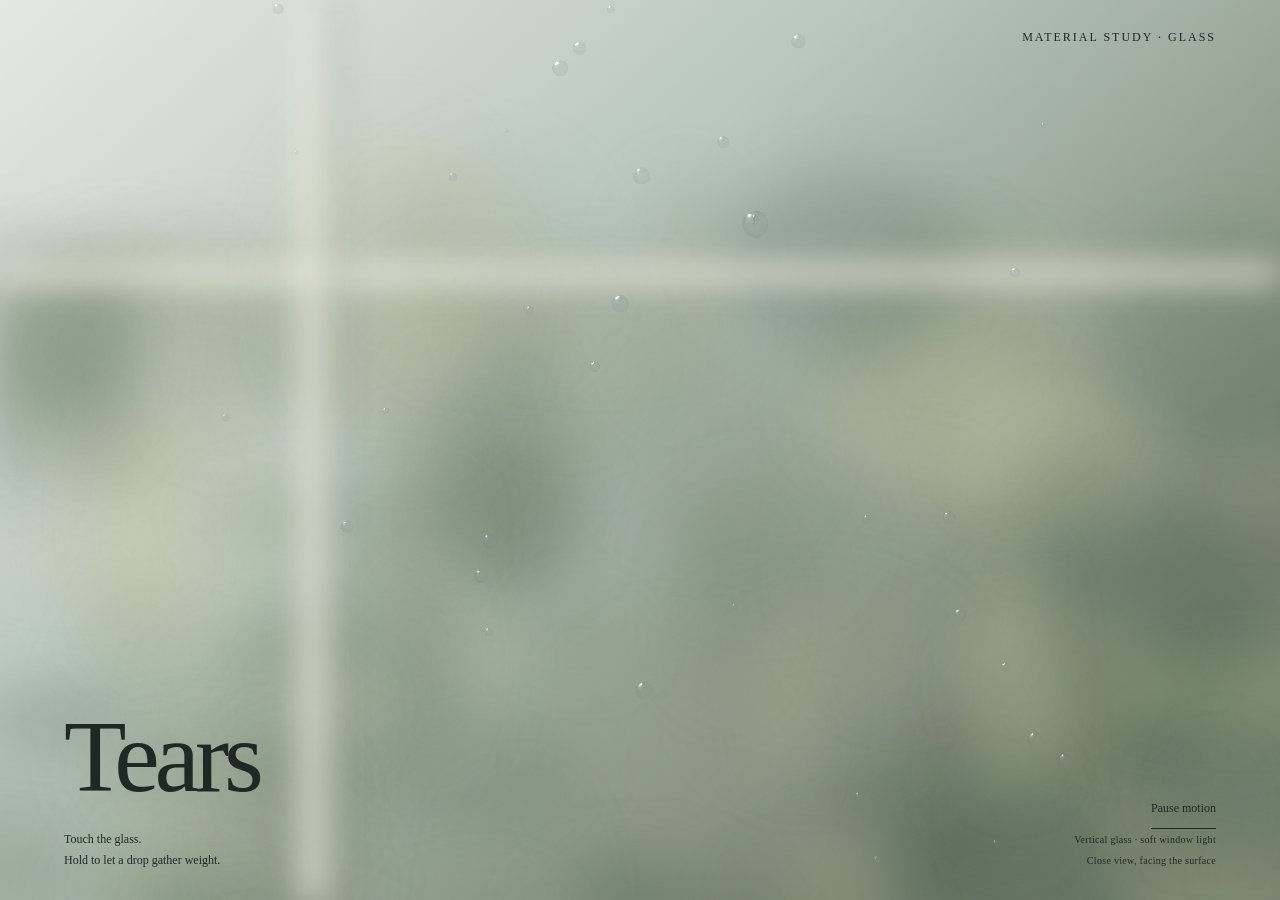
==== studies/glass/index.html @ 2603bf1f "1" ====
<!doctype html>
<html lang="en">
<meta charset="utf-8">
<meta name="viewport" content="width=device-width,initial-scale=1">
<title>Water Traces — Glass study</title>
<style>
*{box-sizing:border-box}body{margin:0;background:#c1c9c4;color:#202825;font:12px Georgia,"Times New Roman",serif}canvas{position:fixed;inset:0;width:100%;height:100%;touch-action:none}header,footer{position:fixed;left:5%;right:5%;display:flex;justify-content:space-between;gap:24px;pointer-events:none}header{top:30px;letter-spacing:2px;justify-content:flex-end}footer{bottom:28px;align-items:end;line-height:1.8}h1{font:normal clamp(50px,8vw,110px)/1 Georgia,serif;letter-spacing:-.05em;margin:0 0 20px}p{margin:0;max-width:310px}button{pointer-events:auto;background:none;border:0;border-bottom:1px solid;padding:8px 0;color:inherit;font:inherit;cursor:pointer}button:focus-visible,canvas:focus-visible{outline:1px solid #243c31;outline-offset:5px}#error{position:fixed;top:25%;left:10%;right:10%;background:#fff;padding:30px}small{font-size:10px;letter-spacing:.03em}.meta{text-align:right}@media(max-width:600px){header{top:22px;font-size:10px}footer{bottom:22px}.meta{max-width:145px}h1{font-size:64px}}
</style>
<canvas id="glass" tabindex="0" aria-label="Water on glass. Click or hold to add water. Press Space to add a drop at the center."></canvas>
<header><span>MATERIAL STUDY · GLASS</span></header>
<footer><div><h1>Tears</h1><p>Touch the glass.<br>Hold to let a drop gather weight.</p></div><div class="meta"><button id="pause">Pause motion</button><p><small>Vertical glass · soft window light<br>Close view, facing the surface</small></p></div></footer>
<p id="error" hidden></p>
<script>if(new URLSearchParams(location.search).has("embed")){document.querySelector("header").hidden=true;document.querySelector("footer").hidden=true;document.querySelector("header").style.display="none";document.querySelector("footer").style.display="none";}</script>
<script src="simulation.js"></script>
<script src="glass.js"></script>
</html>
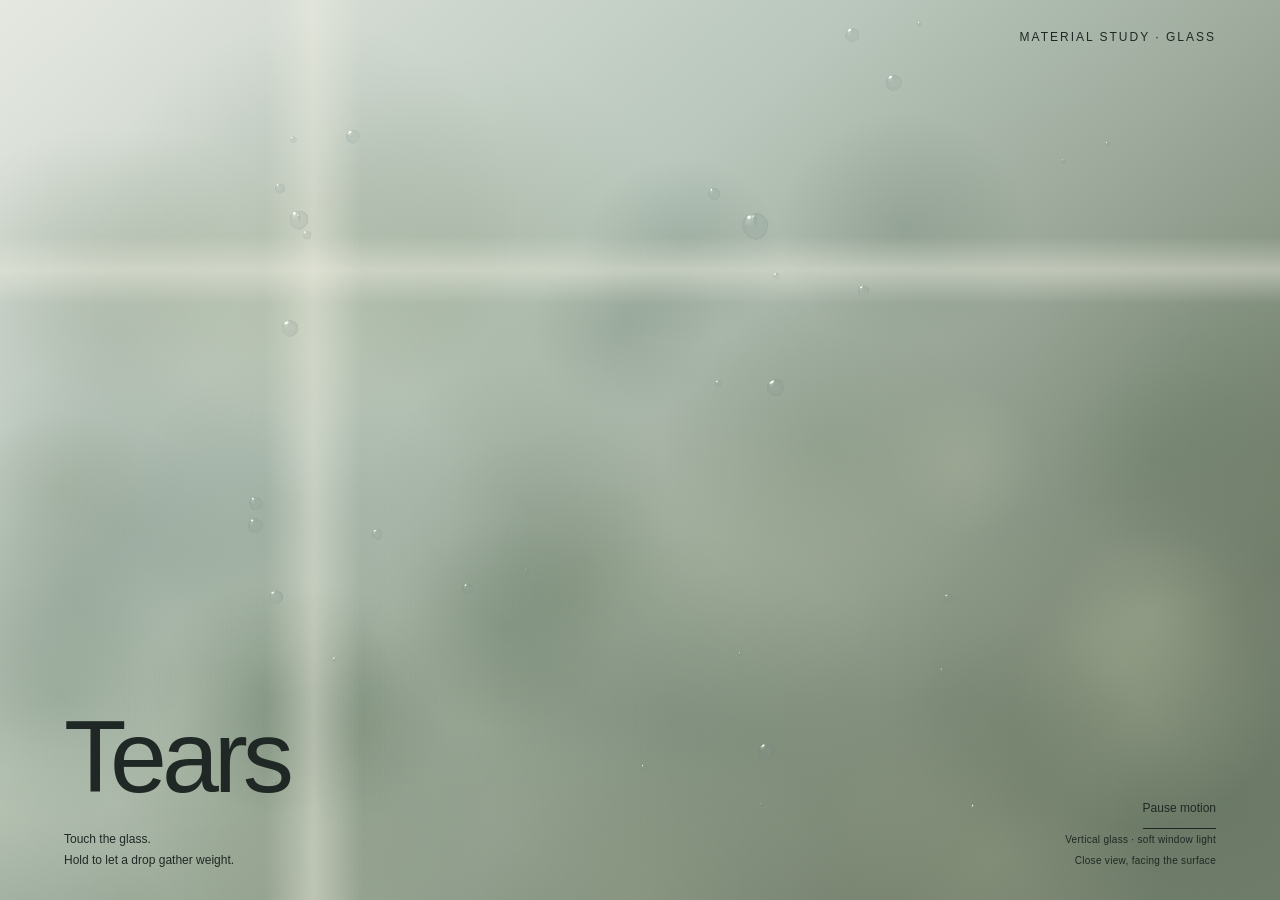
==== commit 7fe2b56b: "Simplify typography and explore layout" ====
--- a/studies/glass/index.html
+++ b/studies/glass/index.html
@@ -4,7 +4,7 @@
 <meta name="viewport" content="width=device-width,initial-scale=1">
 <title>Water Traces — Glass study</title>
 <style>
-*{box-sizing:border-box}body{margin:0;background:#c1c9c4;color:#202825;font:12px Georgia,"Times New Roman",serif}canvas{position:fixed;inset:0;width:100%;height:100%;touch-action:none}header,footer{position:fixed;left:5%;right:5%;display:flex;justify-content:space-between;gap:24px;pointer-events:none}header{top:30px;letter-spacing:2px;justify-content:flex-end}footer{bottom:28px;align-items:end;line-height:1.8}h1{font:normal clamp(50px,8vw,110px)/1 Georgia,serif;letter-spacing:-.05em;margin:0 0 20px}p{margin:0;max-width:310px}button{pointer-events:auto;background:none;border:0;border-bottom:1px solid;padding:8px 0;color:inherit;font:inherit;cursor:pointer}button:focus-visible,canvas:focus-visible{outline:1px solid #243c31;outline-offset:5px}#error{position:fixed;top:25%;left:10%;right:10%;background:#fff;padding:30px}small{font-size:10px;letter-spacing:.03em}.meta{text-align:right}@media(max-width:600px){header{top:22px;font-size:10px}footer{bottom:22px}.meta{max-width:145px}h1{font-size:64px}}
+*{box-sizing:border-box}body{margin:0;background:#c1c9c4;color:#202825;font:12px Arial,Helvetica,sans-serif}canvas{position:fixed;inset:0;width:100%;height:100%;touch-action:none}header,footer{position:fixed;left:5%;right:5%;display:flex;justify-content:space-between;gap:24px;pointer-events:none}header{top:30px;letter-spacing:2px;justify-content:flex-end}footer{bottom:28px;align-items:end;line-height:1.8}h1{font:normal clamp(50px,8vw,110px)/1 Arial,Helvetica,sans-serif;letter-spacing:-.05em;margin:0 0 20px}p{margin:0;max-width:310px}button{pointer-events:auto;background:none;border:0;border-bottom:1px solid;padding:8px 0;color:inherit;font:inherit;cursor:pointer}button:focus-visible,canvas:focus-visible{outline:1px solid #243c31;outline-offset:5px}#error{position:fixed;top:25%;left:10%;right:10%;background:#fff;padding:30px}small{font-size:10px;letter-spacing:.03em}.meta{text-align:right}@media(max-width:600px){header{top:22px;font-size:10px}footer{bottom:22px}.meta{max-width:145px}h1{font-size:64px}}
 </style>
 <canvas id="glass" tabindex="0" aria-label="Water on glass. Click or hold to add water. Press Space to add a drop at the center."></canvas>
 <header><span>MATERIAL STUDY · GLASS</span></header>
